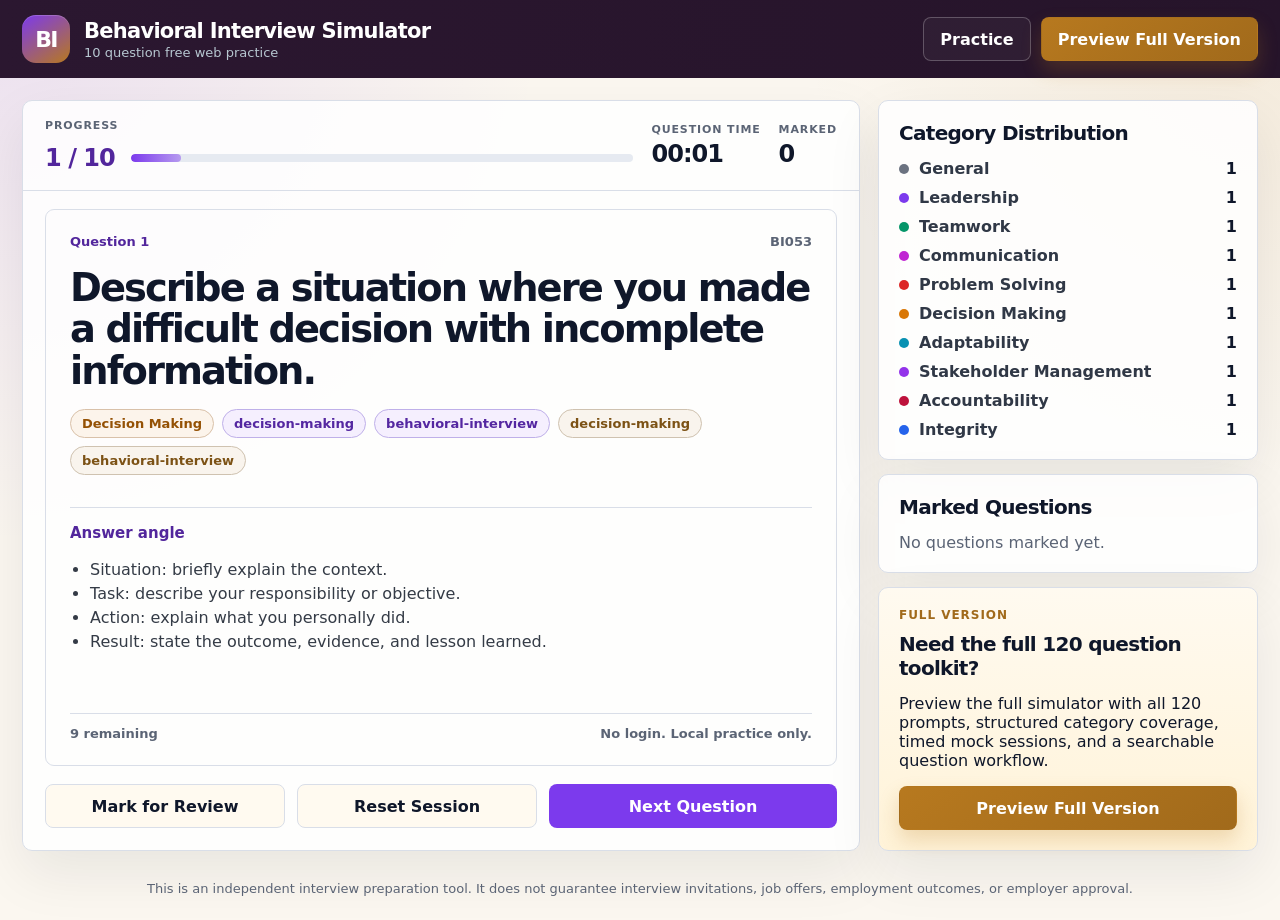
==== index.html @ a8c11db0 "init" ====
<!DOCTYPE html>
<html lang="en">
<head>
  <meta charset="UTF-8">
  <meta name="viewport" content="width=device-width, initial-scale=1.0">
  <title>Behavioral Interview Simulator | Competency Interview Practice Software</title>
  <meta name="description" content="Behavioral interview practice simulator for competency based job interview preparation. Practice STAR style answers with structured prompts, category coverage, and timed mock sessions.">
  <link rel="canonical" href="https://example.com/behavioral-interview-simulator/">

  <meta property="og:title" content="Behavioral Interview Simulator">
  <meta property="og:description" content="Practice behavioral interview questions with structured sessions, category coverage, and STAR answer guidance.">
  <meta property="og:type" content="website">
  <meta property="og:url" content="https://example.com/behavioral-interview-simulator/">
  <meta property="og:image" content="https://example.com/behavioral-interview-simulator/og-image.png">

  <meta name="twitter:card" content="summary_large_image">
  <meta name="twitter:title" content="Behavioral Interview Simulator">
  <meta name="twitter:description" content="Behavioral interview practice with STAR answer structure, mock sessions, and category coverage.">
  <meta name="twitter:image" content="https://example.com/behavioral-interview-simulator/og-image.png">

  <link rel="stylesheet" href="styles.css">

  <meta name="theme-color" content="#2b1730">

  <script type="application/ld+json">
  {
    "@context": "https://schema.org",
    "@type": "SoftwareApplication",
    "name": "Behavioral Interview",
    "applicationCategory": "EducationalApplication",
    "operatingSystem": "Web, macOS, Windows",
    "description": "Behavioral interview practice simulator for competency based job interview preparation. Practice STAR style answers with structured prompts, category coverage, and timed mock sessions.",
    "url": "https://example.com/behavioral-interview-simulator/",
    "offers": {
      "@type": "Offer",
      "price": "0.00",
      "priceCurrency": "USD"
    }
  }
  </script>
</head>
<body data-page="practice">
  <header class="topbar">
    <a class="brand" href="index.html" aria-label="Behavioral Interview Simulator">
      <span class="brand-mark">BI</span>
      <span>
        <strong>Behavioral Interview Simulator</strong>
        <small>10 question free web practice</small>
      </span>
    </a>

    <nav class="top-actions" aria-label="Primary navigation">
      <a class="button button-ghost" href="#practice">Practice</a>
      <a class="button button-warm" href="preview.html">Preview Full Version</a>
    </nav>
  </header>

  <main class="page-shell">
    <section id="practice" class="practice-layout">
      <section class="practice-card" aria-label="Current practice question">
        <div class="session-bar">
          <div class="metric progress-metric">
            <span>Progress</span>
            <strong id="progressText">1 / 10</strong>
            <div class="progress-track" aria-hidden="true">
              <div id="progressFill" class="progress-fill"></div>
            </div>
          </div>

          <div class="metric">
            <span>Question Time</span>
            <strong id="timerText">00:00</strong>
          </div>

          <div class="metric">
            <span>Marked</span>
            <strong id="markedCount">0</strong>
          </div>
        </div>

        <article class="question-panel">
          <div class="question-meta">
            <span id="questionNumber">Question 1</span>
            <span id="questionId">BI001</span>
          </div>

          <h1 id="questionText">Tell me about yourself in a way that connects your background to this role.</h1>

          <p id="questionNote" class="question-note" hidden></p>

          <div id="tagList" class="tag-list" aria-label="Question categories"></div>

          <div class="answer-angle">
            <h2>Answer angle</h2>
            <ul id="answerAngleList"></ul>
          </div>

          <div class="question-footer">
            <span id="remainingText">9 remaining</span>
            <span>No login. Local practice only.</span>
          </div>
        </article>

        <div class="practice-controls">
          <button id="reviewButton" class="button button-outline" type="button">Mark for Review</button>
          <button id="resetButton" class="button button-secondary" type="button">Reset Session</button>
          <button id="nextButton" class="button button-primary" type="button">Next Question</button>
        </div>
      </section>

      <aside class="side-stack" aria-label="Practice details">
        <section class="side-card">
          <h2>Category Distribution</h2>
          <div id="distributionList" class="distribution-list"></div>
        </section>

        <section class="side-card">
          <h2>Marked Questions</h2>
          <div id="markedList" class="marked-list">No questions marked yet.</div>
        </section>

        <section class="side-card full-card">
          <p class="eyebrow">Full version</p>
          <h2>Need the full 120 question toolkit?</h2>
          <p>Preview the full simulator with all 120 prompts, structured category coverage, timed mock sessions, and a searchable question workflow.</p>
          <a class="button button-warm full-width" href="preview.html">Preview Full Version</a>
        </section>
      </aside>
    </section>
  </main>

  <footer class="footer-note">This is an independent interview preparation tool. It does not guarantee interview invitations, job offers, employment outcomes, or employer approval.</footer>

  <script src="app.js"></script>
</body>
</html>
---- styles.css ----
:root {
  --bg: #fbf7f0;
  --surface: #fffaf3;
  --panel: #fffaf3;
  --ink: #0f172a;
  --muted: #5b6475;
  --line: #d9dee8;
  --nav: #2b1730;
  --nav-2: #26142a;
  --accent: #7c3aed;
  --accent-strong: #52269c;
  --accent-deep: #632ebe;
  --warm: #b7791f;
  --warm-strong: #a16a1b;
  --warm-hover: #b7791f;
  --warm-deep: #845716;
  --shadow: 0 22px 55px rgba(15, 23, 42, 0.08);
  --brand-gradient-start: #7c3aed;
  --brand-gradient-end: #b7791f;
  --progress-end: rgba(124, 58, 237, 0.45);
  --hero-accent-soft: rgba(124, 58, 237, 0.12);
  --hero-warm-soft: rgba(183, 121, 31, 0.1);
  --warm-shadow: rgba(183, 121, 31, 0.24);
  --warm-shadow-soft: rgba(183, 121, 31, 0.1);
  --warm-border: rgba(183, 121, 31, 0.3);
  --warm-ring: rgba(183, 121, 31, 0.18);
  --soft-warm-surface: #fffaf0;
  --soft-warm-surface-deep: #fff3d8;
  --note-surface: #fff7e6;
  --note-ink: #7b4c18;
  --preview-bg: #f8fbfd;
}

* {
  box-sizing: border-box;
}

html {
  scroll-behavior: smooth;
}

body {
  background:
    radial-gradient(circle at top left, var(--hero-accent-soft), transparent 34rem),
    radial-gradient(circle at top right, var(--hero-warm-soft), transparent 30rem),
    var(--bg);
  color: var(--ink);
  font-family: Inter, ui-sans-serif, system-ui, -apple-system, BlinkMacSystemFont, "Segoe UI", sans-serif;
  margin: 0;
}

a {
  color: inherit;
  text-decoration: none;
}

button,
input,
select {
  font: inherit;
}

h1,
h2,
h3,
p {
  margin-top: 0;
}

.topbar {
  align-items: center;
  background: linear-gradient(90deg, var(--nav), var(--nav-2));
  color: #fff;
  display: flex;
  gap: 24px;
  min-height: 78px;
  padding: 12px 22px;
  position: sticky;
  top: 0;
  z-index: 10;
}

.brand {
  align-items: center;
  display: inline-flex;
  gap: 14px;
  min-width: 0;
}

.brand-mark {
  align-items: center;
  background: linear-gradient(145deg, var(--brand-gradient-start), var(--brand-gradient-end));
  border-radius: 14px;
  box-shadow: inset 0 1px 0 rgba(255, 255, 255, 0.18);
  color: #ffffff;
  display: inline-flex;
  font-size: 22px;
  font-weight: 900;
  height: 48px;
  justify-content: center;
  letter-spacing: -0.08em;
  width: 48px;
}

.brand strong {
  display: block;
  font-size: 21px;
  letter-spacing: -0.035em;
}

.brand small {
  color: #b7c7d1;
  display: block;
  font-size: 13px;
  margin-top: 2px;
}

.top-actions {
  align-items: center;
  display: flex;
  gap: 10px;
  margin-left: auto;
}

.button {
  align-items: center;
  border: 1px solid transparent;
  border-radius: 8px;
  cursor: pointer;
  display: inline-flex;
  font-weight: 850;
  justify-content: center;
  min-height: 44px;
  padding: 10px 16px;
}

.button-primary {
  background: var(--accent);
  color: #fff;
}

.button-primary:hover {
  background: var(--accent-strong);
}

.button-warm {
  background: linear-gradient(145deg, var(--warm), var(--warm-strong));
  box-shadow: 0 10px 20px var(--warm-shadow);
  color: #fff;
}

.button-warm:hover {
  background: linear-gradient(145deg, var(--warm-hover), var(--warm-deep));
}

.button-outline,
.button-secondary {
  background: var(--soft-warm-surface);
  border-color: var(--line);
  color: var(--ink);
}

.button-ghost {
  background: rgba(255, 255, 255, 0.04);
  border-color: rgba(255, 255, 255, 0.24);
  color: #fff;
}

.button:disabled {
  cursor: default;
  opacity: 0.52;
}

.full-width {
  width: 100%;
}

.page-shell {
  margin: 0 auto;
  max-width: 1480px;
  padding: 22px;
}

.practice-card,
.side-card,
.waitlist-hero,
.feature-card {
  background: rgba(255, 255, 255, 0.86);
  border: 1px solid var(--line);
  border-radius: 10px;
  box-shadow: var(--shadow);
}

.eyebrow {
  color: var(--warm-strong);
  display: block;
  font-size: 12px;
  font-weight: 900;
  letter-spacing: 0.08em;
  margin: 0 0 10px;
  text-transform: uppercase;
}

.practice-layout {
  display: grid;
  gap: 18px;
  grid-template-columns: minmax(0, 1fr) 380px;
}

.practice-card {
  display: grid;
  grid-template-rows: auto minmax(420px, 1fr) auto;
  min-height: 610px;
  overflow: hidden;
}

.session-bar {
  align-items: center;
  border-bottom: 1px solid var(--line);
  display: grid;
  gap: 18px;
  grid-template-columns: minmax(260px, 1fr) auto auto;
  padding: 18px 22px;
}

.metric span {
  color: var(--muted);
  display: block;
  font-size: 11px;
  font-weight: 900;
  letter-spacing: 0.08em;
  margin-bottom: 4px;
  text-transform: uppercase;
}

.metric strong {
  display: block;
  font-size: 24px;
  letter-spacing: -0.04em;
}

.progress-metric {
  display: grid;
  gap: 8px 16px;
  grid-template-columns: auto minmax(120px, 1fr);
}

.progress-metric span {
  grid-column: 1 / -1;
}

.progress-metric strong {
  color: var(--accent-strong);
}

.progress-track {
  align-self: center;
  background: #e6eaf1;
  border-radius: 999px;
  height: 8px;
  overflow: hidden;
}

.progress-fill {
  background: linear-gradient(90deg, var(--accent), var(--progress-end));
  border-radius: inherit;
  height: 100%;
  width: 0;
}

.question-panel {
  border: 1px solid var(--line);
  border-radius: 9px;
  display: grid;
  grid-template-rows: auto auto auto minmax(0, 1fr) auto;
  margin: 18px 22px;
  min-height: 0;
  padding: 24px;
}

.question-meta,
.question-footer {
  align-items: center;
  color: var(--muted);
  display: flex;
  font-size: 13px;
  font-weight: 800;
  gap: 12px;
  justify-content: space-between;
}

.question-meta span:first-child {
  color: var(--accent-strong);
}

.question-panel h1 {
  font-size: clamp(28px, 3vw, 42px);
  letter-spacing: -0.05em;
  line-height: 1.08;
  margin: 18px 0;
}

.question-note {
  background: var(--note-surface);
  border-left: 4px solid var(--warm);
  border-radius: 6px;
  color: var(--note-ink);
  padding: 10px 12px;
}

.tag-list {
  display: flex;
  flex-wrap: wrap;
  gap: 8px;
  margin-bottom: 18px;
}

.tag-chip {
  --chip-color: var(--accent);
  background: color-mix(in srgb, var(--chip-color) 8%, white);
  border: 1px solid color-mix(in srgb, var(--chip-color) 28%, var(--line));
  border-radius: 999px;
  color: color-mix(in srgb, var(--chip-color) 68%, black);
  font-size: 13px;
  font-weight: 800;
  padding: 6px 11px;
}

.answer-angle {
  border-top: 1px solid var(--line);
  margin-top: 14px;
  padding-top: 16px;
}

.answer-angle h2 {
  color: var(--accent-strong);
  font-size: 15px;
  margin-bottom: 8px;
}

.answer-angle ul {
  color: #343b46;
  line-height: 1.5;
  margin-bottom: 0;
  padding-left: 20px;
}

.question-footer {
  border-top: 1px solid var(--line);
  padding-top: 12px;
}

.practice-controls {
  display: grid;
  gap: 12px;
  grid-template-columns: 1fr 1fr 1.2fr;
  padding: 0 22px 22px;
}

.side-stack {
  display: grid;
  gap: 14px;
}

.side-card {
  padding: 20px;
}

.side-card h2,
.feature-card h2 {
  font-size: 20px;
  letter-spacing: -0.035em;
  margin-bottom: 14px;
}

.distribution-list {
  display: grid;
  gap: 10px;
}

.distribution-row {
  align-items: center;
  display: grid;
  gap: 10px;
  grid-template-columns: 10px minmax(0, 1fr) auto;
}

.category-dot {
  background: var(--category-color);
  border-radius: 999px;
  height: 10px;
  width: 10px;
}

.distribution-row span:nth-child(2) {
  color: #303846;
  font-weight: 750;
}

.marked-list {
  color: var(--muted);
  display: grid;
  gap: 8px;
}

.marked-item {
  background: #fff;
  border: 1px solid var(--line);
  border-radius: 8px;
  padding: 10px;
}

.marked-item strong {
  color: var(--accent-strong);
  display: block;
  margin-bottom: 4px;
}

.full-card {
  background: linear-gradient(180deg, var(--soft-warm-surface), var(--soft-warm-surface-deep));
}

.footer-note {
  color: var(--muted);
  font-size: 13px;
  padding: 8px 22px 24px;
  text-align: center;
}

.waitlist-page {
  background:
    radial-gradient(circle at 3% 50%, var(--hero-accent-soft), transparent 13rem),
    radial-gradient(circle at 97% 12%, var(--hero-accent-soft), transparent 13rem),
    var(--preview-bg);
  border-radius: 0 0 22px 22px;
  min-height: 100vh;
  overflow: hidden;
}

.waitlist-shell {
  margin: 0 auto;
  max-width: 1320px;
  padding: 52px clamp(22px, 5vw, 66px) 42px;
  position: relative;
}

.waitlist-landing-hero {
  display: grid;
  justify-items: center;
  padding: 8px 0 38px;
  position: relative;
  text-align: center;
}

.hero-dot-field {
  background-image: radial-gradient(rgba(71, 85, 105, 0.22) 1px, transparent 1px);
  background-size: 14px 14px;
  height: 112px;
  opacity: 0.65;
  pointer-events: none;
  position: absolute;
  width: 150px;
}

.hero-dot-left {
  left: 0;
  top: 8px;
}

.hero-dot-right {
  bottom: 36px;
  right: 50px;
}

.hero-glow {
  background: var(--hero-accent-soft);
  border-radius: 999px;
  filter: blur(1px);
  pointer-events: none;
  position: absolute;
}

.hero-glow-left {
  height: 260px;
  left: -140px;
  top: 180px;
  width: 260px;
}

.hero-glow-right {
  height: 270px;
  right: -150px;
  top: -92px;
  width: 270px;
}

.client-badge {
  align-items: center;
  background: var(--hero-accent-soft);
  border-radius: 999px;
  color: var(--accent-strong);
  display: inline-flex;
  font-weight: 900;
  gap: 10px;
  margin-bottom: 22px;
  padding: 10px 20px;
}

.client-badge .bi {
  font-size: 20px;
  line-height: 1;
}

.waitlist-landing-hero h1 {
  font-size: clamp(42px, 6vw, 76px);
  letter-spacing: -0.065em;
  line-height: 0.98;
  margin: 0 auto 24px;
  max-width: 780px;
}

.waitlist-landing-hero p {
  color: #283449;
  font-size: 20px;
  line-height: 1.45;
  margin: 0 auto 30px;
  max-width: 650px;
}

.hero-cta {
  font-size: 22px;
  min-height: 64px;
  min-width: 340px;
}

.trust-row {
  align-items: center;
  color: #435069;
  display: flex;
  flex-wrap: wrap;
  font-weight: 750;
  gap: 0;
  justify-content: center;
  margin-top: 24px;
}

.trust-row span {
  align-items: center;
  display: inline-flex;
  gap: 9px;
  padding: 0 24px;
}

.trust-row .bi {
  font-size: 18px;
}

.trust-row span + span {
  border-left: 1px solid #cfd6e3;
}

.waitlist-feature-grid {
  display: grid;
  gap: 18px;
  grid-template-columns: repeat(4, minmax(0, 1fr));
  margin-top: 8px;
}

.waitlist-feature-card {
  background: rgba(255, 255, 255, 0.92);
  border: 1px solid #edf1f5;
  border-radius: 12px;
  box-shadow: 0 18px 38px rgba(15, 23, 42, 0.08);
  min-height: 230px;
  padding: 26px;
}

.feature-icon {
  align-items: center;
  border-radius: 999px;
  display: inline-flex;
  font-size: 34px;
  font-weight: 900;
  height: 66px;
  justify-content: center;
  margin-bottom: 22px;
  width: 66px;
}

.feature-icon .bi,
.price-badge .bi {
  line-height: 1;
}

.feature-icon.teal {
  background: var(--hero-accent-soft);
  color: var(--accent-deep);
}

.feature-icon.gold {
  background: var(--hero-warm-soft);
  color: var(--warm-strong);
}

.waitlist-feature-card h2 {
  font-size: 21px;
  letter-spacing: -0.035em;
  margin-bottom: 28px;
  position: relative;
}

.waitlist-feature-card h2::after {
  background: var(--accent);
  bottom: -13px;
  content: "";
  height: 2px;
  left: 0;
  position: absolute;
  width: 34px;
}

.waitlist-feature-card p {
  color: #283449;
  font-size: 17px;
  line-height: 1.45;
  margin: 0;
}

.product-preview-section {
  margin-top: 30px;
}

.preview-copy {
  align-items: end;
  display: grid;
  gap: 24px;
  grid-template-columns: minmax(0, 0.75fr) minmax(280px, 0.55fr);
  margin-bottom: 18px;
}

.preview-copy h2 {
  font-size: clamp(30px, 4vw, 46px);
  letter-spacing: -0.055em;
  margin: 0;
}

.preview-copy p {
  color: #344155;
  font-size: 17px;
  line-height: 1.5;
  margin: 0;
}

.preview-showcase {
  display: grid;
  gap: 18px;
  grid-template-columns: minmax(0, 1.35fr) minmax(300px, 0.65fr);
}

.preview-showcase.single-column {
  grid-template-columns: 1fr;
}

.preview-showcase figure {
  margin: 0;
}

.preview-main,
.preview-thumbs figure {
  background: rgba(255, 255, 255, 0.94);
  border: 1px solid #edf1f5;
  border-radius: 14px;
  box-shadow: 0 20px 45px rgba(15, 23, 42, 0.10);
  overflow: hidden;
}

.preview-main img,
.preview-thumbs img {
  display: block;
  height: auto;
  width: 100%;
}

.preview-main figcaption,
.preview-thumbs figcaption {
  color: #344155;
  font-weight: 850;
  padding: 14px 18px 16px;
}

.preview-placeholder {
  align-items: center;
  color: var(--muted);
  display: grid;
  font-size: 18px;
  min-height: 280px;
  padding: 32px;
  place-items: center;
  text-align: center;
}

.preview-thumbs {
  display: grid;
  gap: 14px;
}

.preview-thumbs figure {
  box-shadow: 0 14px 28px rgba(15, 23, 42, 0.08);
}

.preview-thumbs figcaption {
  font-size: 14px;
  padding: 10px 14px 12px;
}

.early-access-band {
  align-items: center;
  background: linear-gradient(135deg, var(--soft-warm-surface), var(--soft-warm-surface-deep));
  border: 1px solid var(--warm-border);
  border-radius: 12px;
  box-shadow: 0 16px 35px var(--warm-shadow-soft);
  display: grid;
  gap: 26px;
  grid-template-columns: auto minmax(0, 1fr) minmax(220px, 300px);
  margin-top: 28px;
  padding: 28px 34px;
}

.price-badge {
  align-items: center;
  background: linear-gradient(145deg, var(--warm), var(--warm-strong));
  border: 8px solid var(--warm-ring);
  border-radius: 999px;
  color: #fff;
  display: inline-flex;
  font-size: 36px;
  font-weight: 900;
  height: 92px;
  justify-content: center;
  width: 92px;
}

.early-access-band h2 {
  font-size: clamp(28px, 3vw, 36px);
  letter-spacing: -0.05em;
  margin-bottom: 6px;
}

.early-access-band h2 span {
  color: var(--warm-strong);
}

.early-access-band p {
  color: #344155;
  font-size: 17px;
  line-height: 1.45;
  margin: 0;
}

.price-cta {
  font-size: 20px;
  min-height: 62px;
}

.faq-section {
  margin-top: 34px;
}

.faq-header {
  margin: 0 auto 18px;
  max-width: 760px;
  text-align: center;
}

.faq-header h2 {
  font-size: clamp(30px, 4vw, 46px);
  letter-spacing: -0.055em;
  line-height: 1.05;
  margin-bottom: 12px;
}

.faq-header p {
  color: var(--muted);
  font-size: 17px;
  line-height: 1.5;
  margin: 0 auto;
}

.faq-grid {
  display: grid;
  gap: 16px;
  grid-template-columns: repeat(2, minmax(0, 1fr));
}

.faq-card {
  background: rgba(255, 255, 255, 0.92);
  border: 1px solid #edf1f5;
  border-radius: 12px;
  box-shadow: 0 14px 30px rgba(15, 23, 42, 0.06);
  padding: 22px;
}

.faq-card h3 {
  font-size: 19px;
  letter-spacing: -0.035em;
  line-height: 1.2;
  margin-bottom: 10px;
}

.faq-card p {
  color: #344155;
  font-size: 16px;
  line-height: 1.5;
  margin: 0;
}

@media (max-width: 980px) {
  .practice-layout,
  .waitlist-hero {
    grid-template-columns: 1fr;
  }

  .waitlist-feature-grid,
  .preview-copy,
  .preview-showcase,
  .early-access-band,
  .faq-grid {
    grid-template-columns: 1fr;
  }

  .price-cta,
  .hero-cta {
    width: 100%;
  }
}

@media (max-width: 720px) {
  .topbar,
  .top-actions {
    align-items: stretch;
    flex-direction: column;
  }

  .top-actions {
    margin-left: 0;
    width: 100%;
  }

  .page-shell {
    padding: 14px;
  }

  .session-bar,
  .practice-controls {
    grid-template-columns: 1fr;
  }

  .practice-card {
    display: block;
    min-height: 0;
  }

  .question-panel {
    display: block;
    min-height: 330px;
  }

  .question-panel h1 {
    font-size: 28px;
  }

  .waitlist-shell {
    padding: 34px 16px 28px;
  }

  .waitlist-landing-hero h1 {
    font-size: 42px;
  }

  .waitlist-landing-hero p {
    font-size: 18px;
  }

  .trust-row {
    align-items: stretch;
    flex-direction: column;
    gap: 10px;
  }

  .trust-row span {
    padding: 0;
  }

  .trust-row span + span {
    border-left: 0;
  }

  .early-access-band {
    padding: 22px;
  }

  .hero-cta {
    min-width: 0;
  }
}
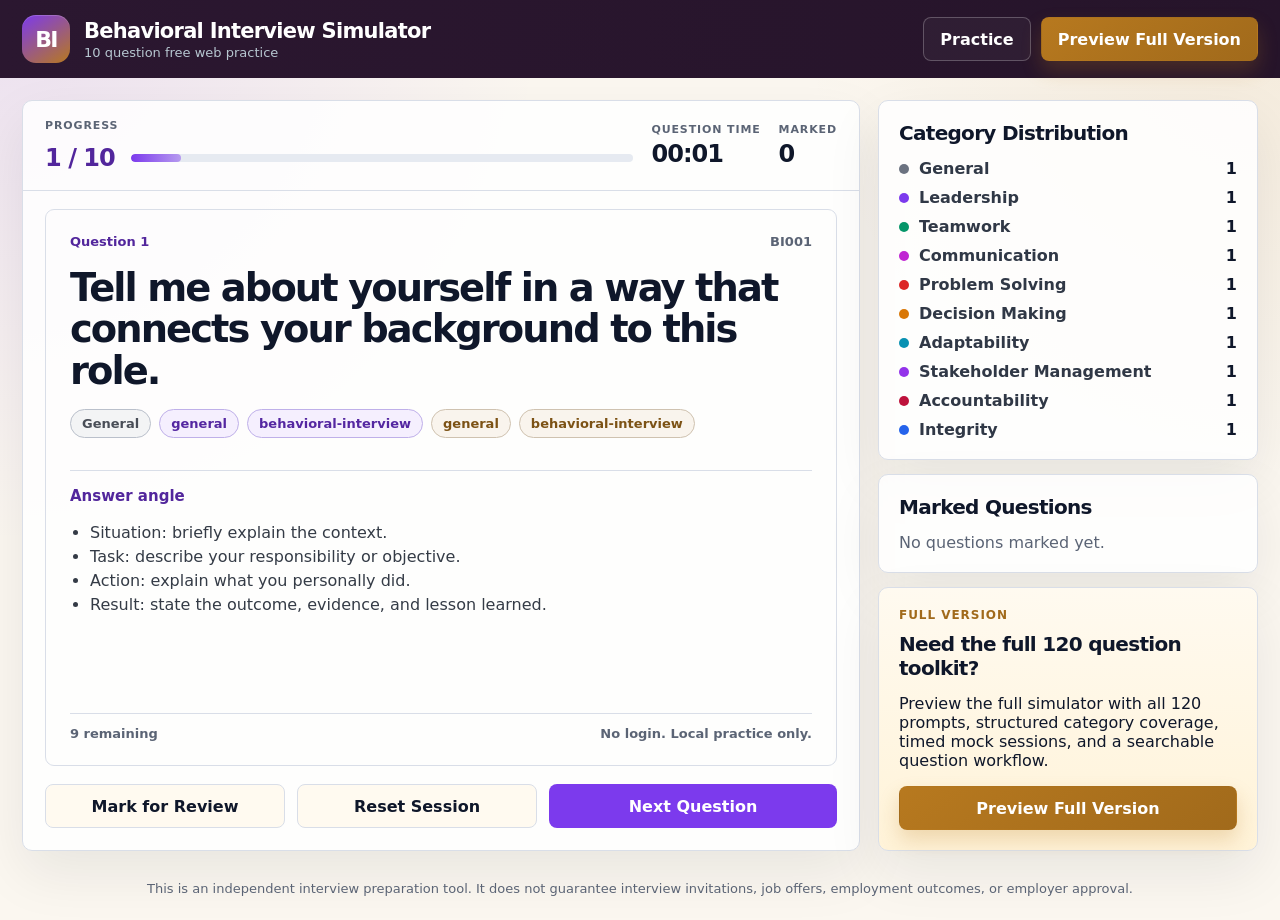
==== commit 90ab1004: "update" ====
--- a/index.html
+++ b/index.html
@@ -20,6 +20,11 @@
 
   <link rel="stylesheet" href="styles.css">
 
+  <link rel="icon" href="favicon_io/favicon.ico" sizes="any">
+  <link rel="icon" type="image/png" sizes="32x32" href="favicon_io/favicon-32x32.png">
+  <link rel="icon" type="image/png" sizes="16x16" href="favicon_io/favicon-16x16.png">
+  <link rel="apple-touch-icon" sizes="180x180" href="favicon_io/apple-touch-icon.png">
+  <link rel="manifest" href="favicon_io/site.webmanifest">
   <meta name="theme-color" content="#2b1730">
 
   <script type="application/ld+json">
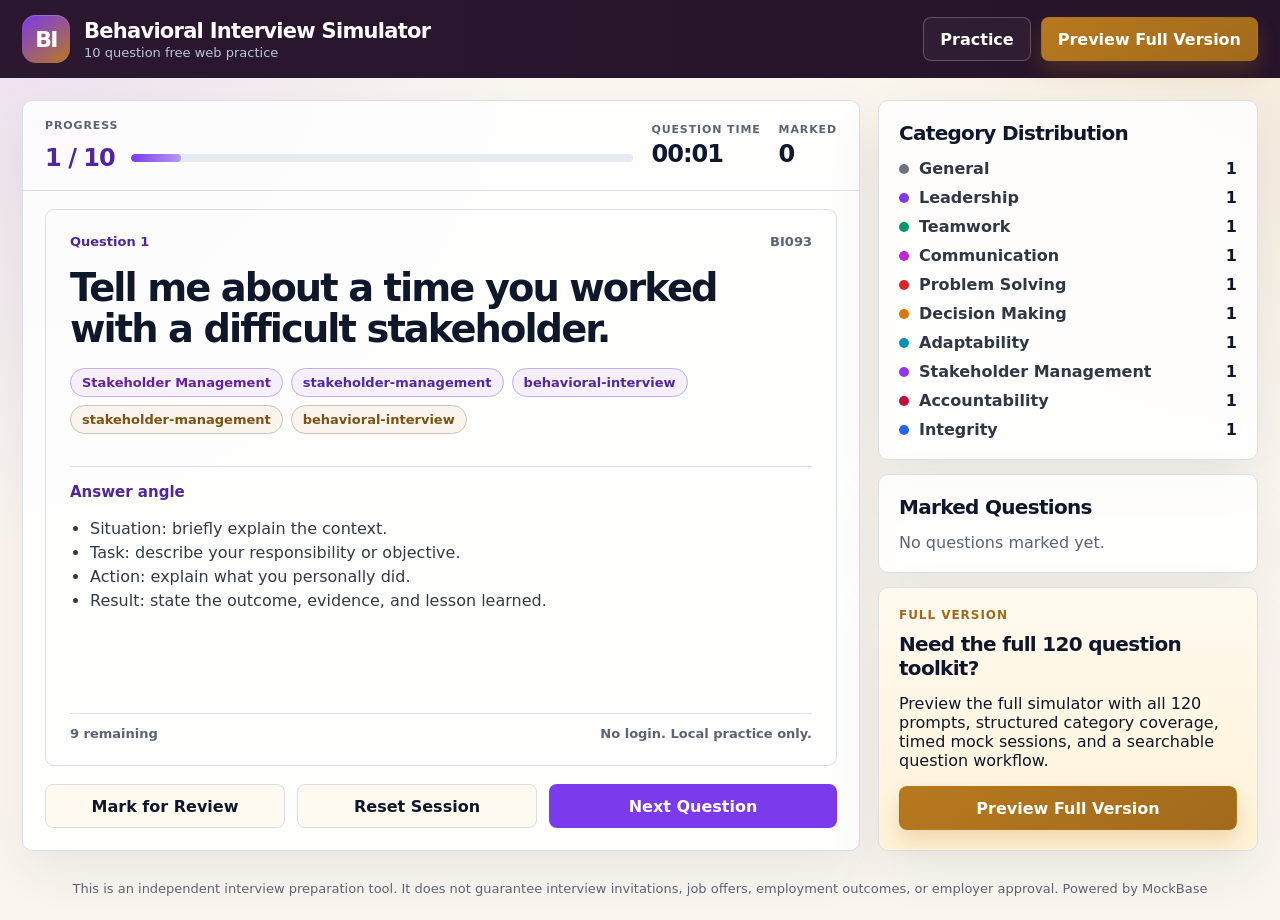
==== commit fc3d83fc: "update" ====
--- a/index.html
+++ b/index.html
@@ -5,18 +5,18 @@
   <meta name="viewport" content="width=device-width, initial-scale=1.0">
   <title>Behavioral Interview Simulator | Competency Interview Practice Software</title>
   <meta name="description" content="Behavioral interview practice simulator for competency based job interview preparation. Practice STAR style answers with structured prompts, category coverage, and timed mock sessions.">
-  <link rel="canonical" href="https://example.com/behavioral-interview-simulator/">
+  <link rel="canonical" href="https://behavioral.mockbase.app/">
 
   <meta property="og:title" content="Behavioral Interview Simulator">
   <meta property="og:description" content="Practice behavioral interview questions with structured sessions, category coverage, and STAR answer guidance.">
   <meta property="og:type" content="website">
-  <meta property="og:url" content="https://example.com/behavioral-interview-simulator/">
-  <meta property="og:image" content="https://example.com/behavioral-interview-simulator/og-image.png">
+  <meta property="og:url" content="https://behavioral.mockbase.app/">
+  <meta property="og:image" content="https://behavioral.mockbase.app/og-image.png">
 
   <meta name="twitter:card" content="summary_large_image">
   <meta name="twitter:title" content="Behavioral Interview Simulator">
   <meta name="twitter:description" content="Behavioral interview practice with STAR answer structure, mock sessions, and category coverage.">
-  <meta name="twitter:image" content="https://example.com/behavioral-interview-simulator/og-image.png">
+  <meta name="twitter:image" content="https://behavioral.mockbase.app/og-image.png">
 
   <link rel="stylesheet" href="styles.css">
 
@@ -134,7 +134,7 @@
     </section>
   </main>
 
-  <footer class="footer-note">This is an independent interview preparation tool. It does not guarantee interview invitations, job offers, employment outcomes, or employer approval.</footer>
+  <footer class="footer-note">This is an independent interview preparation tool. It does not guarantee interview invitations, job offers, employment outcomes, or employer approval. Powered by <a href="https://mockbase.app/" target="_blank">MockBase</a></footer>
 
   <script src="app.js"></script>
 </body>
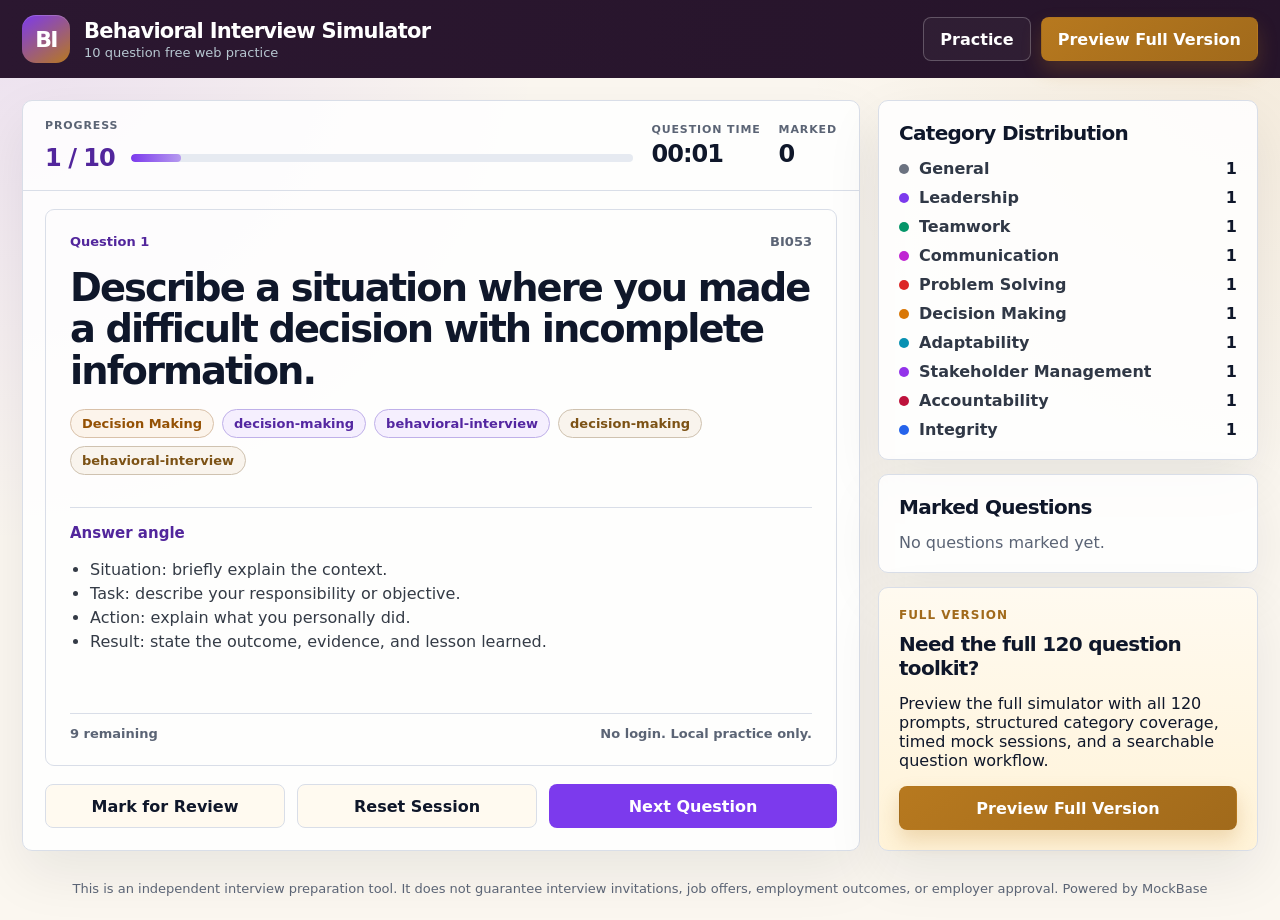
==== commit d2aed1df: "update" ====
--- a/index.html
+++ b/index.html
@@ -43,6 +43,19 @@
     }
   }
   </script>
+
+
+<!-- Google tag (gtag.js) -->
+<script async src="https://www.googletagmanager.com/gtag/js?id=G-198HNQY4CV"></script>
+<script>
+  window.dataLayer = window.dataLayer || [];
+  function gtag(){dataLayer.push(arguments);}
+  gtag('js', new Date());
+
+  gtag('config', 'G-198HNQY4CV');
+</script>
+
+
 </head>
 <body data-page="practice">
   <header class="topbar">
